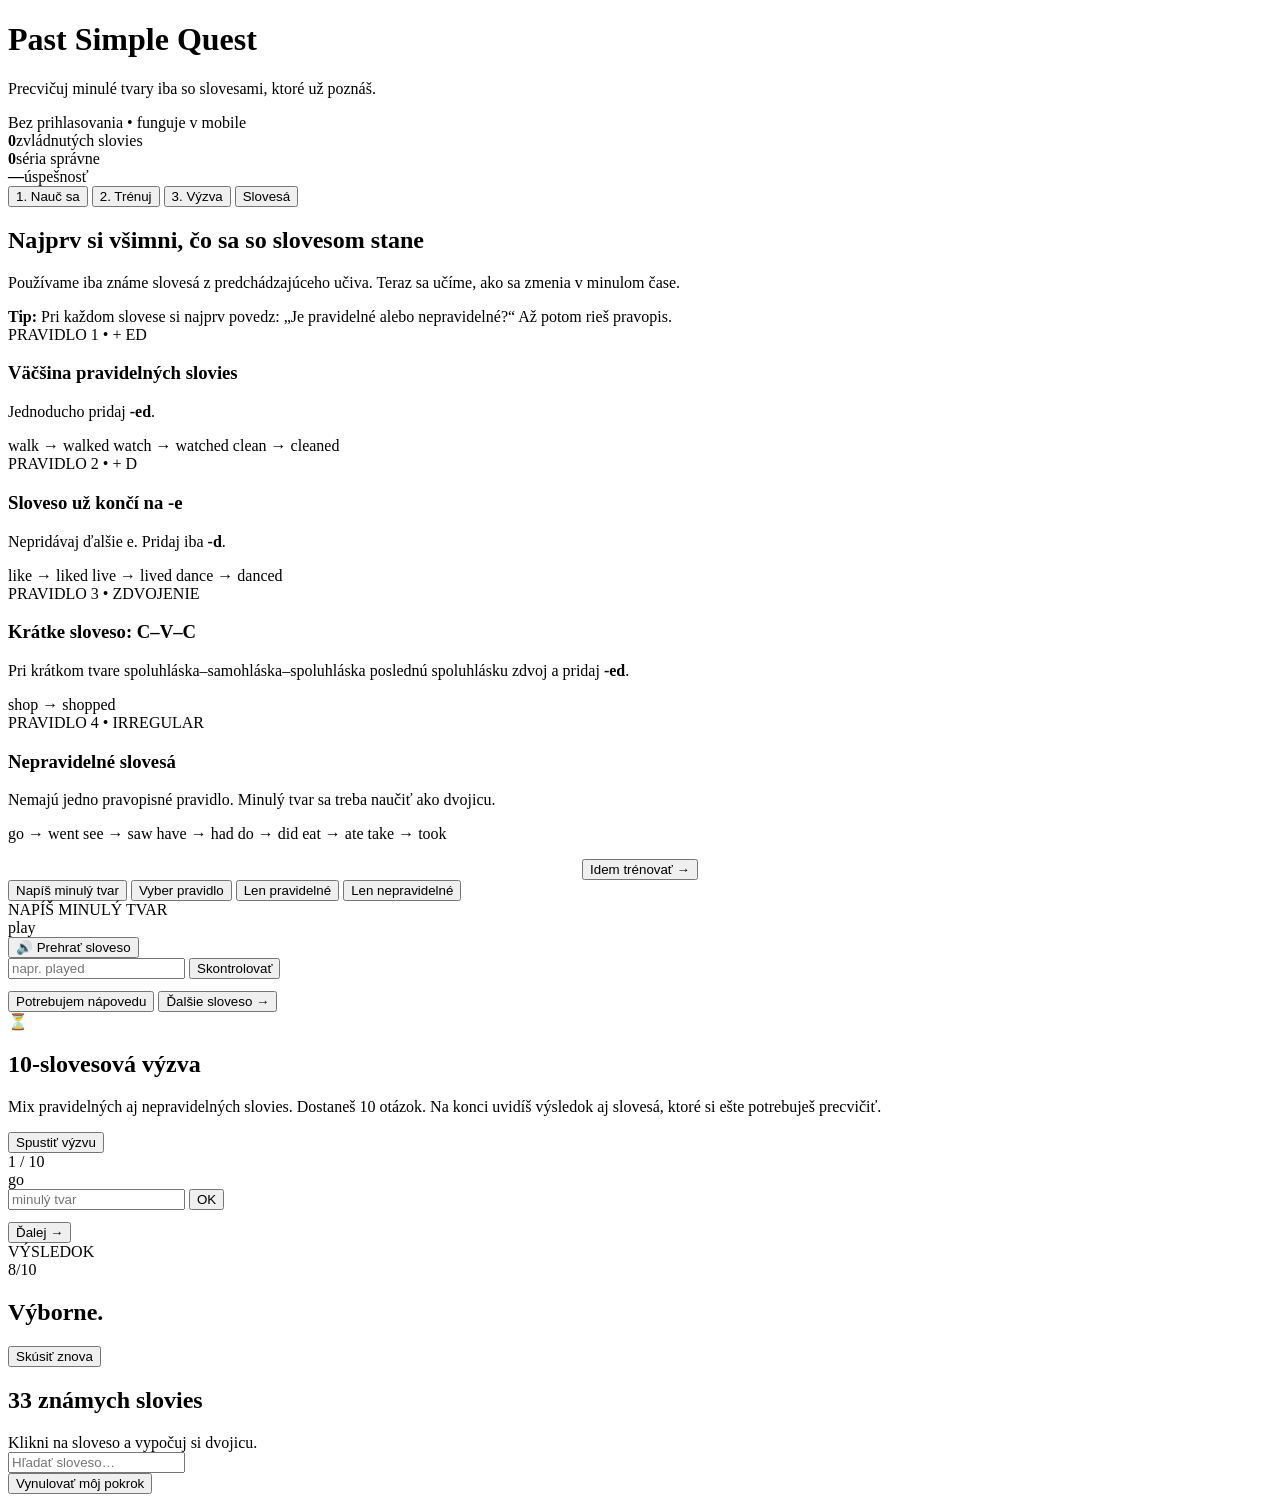
==== past-simple/index.html @ f5e59dc3 "Add Past Simple Quest app" ====
<!doctype html>
<html lang="sk">
<head>
  <meta charset="utf-8" />
  <meta name="viewport" content="width=device-width,initial-scale=1,viewport-fit=cover" />
  <meta name="theme-color" content="#f6f7fb" />
  <title>Past Simple Quest</title>
  <link rel="stylesheet" href="style.css">
</head>
<body>
<div class="app">
  <div class="top">
    <div class="brand">
      <h1>Past Simple Quest</h1>
      <p>Precvičuj minulé tvary iba so slovesami, ktoré už poznáš.</p>
    </div>
    <div class="pill">Bez prihlasovania • funguje v mobile</div>
  </div>

  <div class="stats">
    <div class="stat"><b id="masteredStat">0</b><span>zvládnutých slovies</span></div>
    <div class="stat"><b id="streakStat">0</b><span>séria správne</span></div>
    <div class="stat"><b id="accuracyStat">—</b><span>úspešnosť</span></div>
  </div>

  <nav class="nav" aria-label="Hlavné menu">
    <button data-tab="learn" class="active">1. Nauč sa</button>
    <button data-tab="practice">2. Trénuj</button>
    <button data-tab="challenge">3. Výzva</button>
    <button data-tab="verbs">Slovesá</button>
  </nav>

  <section id="learn" class="panel active">
    <div class="card hero">
      <h2>Najprv si všimni, čo sa so slovesom stane</h2>
      <p class="muted">Používame iba známe slovesá z predchádzajúceho učiva. Teraz sa učíme, ako sa zmenia v minulom čase.</p>
      <div class="mini-note"><b>Tip:</b> Pri každom slovese si najprv povedz: „Je pravidelné alebo nepravidelné?“ Až potom rieš pravopis.</div>
    </div>

    <div class="rules">
      <article class="rule">
        <div class="tag">PRAVIDLO 1 • + ED</div>
        <h3>Väčšina pravidelných slovies</h3>
        <p class="muted">Jednoducho pridaj <b>-ed</b>.</p>
        <div class="examples">
          <span class="example">walk <span class="arrow">→</span> walked</span>
          <span class="example">watch <span class="arrow">→</span> watched</span>
          <span class="example">clean <span class="arrow">→</span> cleaned</span>
        </div>
      </article>

      <article class="rule">
        <div class="tag">PRAVIDLO 2 • + D</div>
        <h3>Sloveso už končí na -e</h3>
        <p class="muted">Nepridávaj ďalšie e. Pridaj iba <b>-d</b>.</p>
        <div class="examples">
          <span class="example">like <span class="arrow">→</span> liked</span>
          <span class="example">live <span class="arrow">→</span> lived</span>
          <span class="example">dance <span class="arrow">→</span> danced</span>
        </div>
      </article>

      <article class="rule">
        <div class="tag">PRAVIDLO 3 • ZDVOJENIE</div>
        <h3>Krátke sloveso: C–V–C</h3>
        <p class="muted">Pri krátkom tvare spoluhláska–samohláska–spoluhláska poslednú spoluhlásku zdvoj a pridaj <b>-ed</b>.</p>
        <div class="examples">
          <span class="example">shop <span class="arrow">→</span> shopped</span>
        </div>
      </article>

      <article class="rule" style="grid-column:1/-1">
        <div class="tag">PRAVIDLO 4 • IRREGULAR</div>
        <h3>Nepravidelné slovesá</h3>
        <p class="muted">Nemajú jedno pravopisné pravidlo. Minulý tvar sa treba naučiť ako dvojicu.</p>
        <div class="examples">
          <span class="example">go <span class="arrow">→</span> went</span>
          <span class="example">see <span class="arrow">→</span> saw</span>
          <span class="example">have <span class="arrow">→</span> had</span>
          <span class="example">do <span class="arrow">→</span> did</span>
          <span class="example">eat <span class="arrow">→</span> ate</span>
          <span class="example">take <span class="arrow">→</span> took</span>
        </div>
      </article>
    </div>

    <div style="display:flex;justify-content:center;margin-top:16px">
      <button class="primary" onclick="openTab('practice')">Idem trénovať →</button>
    </div>
  </section>

  <section id="practice" class="panel">
    <div class="practice-grid">
      <aside class="card side">
        <button class="mode active" data-mode="form">Napíš minulý tvar</button>
        <button class="mode" data-mode="rule">Vyber pravidlo</button>
        <button class="mode" data-mode="regular">Len pravidelné</button>
        <button class="mode" data-mode="irregular">Len nepravidelné</button>
      </aside>

      <div class="card question">
        <div id="practiceType" class="q-type">NAPÍŠ MINULÝ TVAR</div>
        <div id="practiceVerb" class="verb">play</div>
        <button id="speakBtn" class="speak" type="button">🔊 Prehrať sloveso</button>

        <div id="textAnswerBlock" class="answer-row">
          <input id="answerInput" class="answer" autocomplete="off" autocapitalize="none" spellcheck="false" placeholder="napr. played" aria-label="Tvoja odpoveď" />
          <button id="checkBtn" class="primary">Skontrolovať</button>
        </div>

        <div id="choiceBlock" class="choices hidden"></div>

        <div id="feedback" class="feedback"></div>
        <button id="hintBtn" class="hint">Potrebujem nápovedu</button>
        <button id="nextBtn" class="secondary hidden" style="margin-top:12px">Ďalšie sloveso →</button>
      </div>
    </div>
  </section>

  <section id="challenge" class="panel">
    <div class="card">
      <div id="challengeStart" class="challenge-start">
        <div class="big">⏳</div>
        <h2>10-slovesová výzva</h2>
        <p class="muted">Mix pravidelných aj nepravidelných slovies. Dostaneš 10 otázok. Na konci uvidíš výsledok aj slovesá, ktoré si ešte potrebuješ precvičiť.</p>
        <button id="startChallenge" class="primary">Spustiť výzvu</button>
      </div>

      <div id="challengeQ" class="challenge-q question">
        <div class="q-type"><span id="challengeCounter">1 / 10</span></div>
        <div id="challengeVerb" class="verb">go</div>
        <div class="answer-row">
          <input id="challengeInput" class="answer" autocomplete="off" autocapitalize="none" spellcheck="false" placeholder="minulý tvar" />
          <button id="challengeCheck" class="primary">OK</button>
        </div>
        <div id="challengeFeedback" class="feedback"></div>
        <button id="challengeNext" class="secondary hidden" style="margin-top:12px">Ďalej →</button>
        <div class="progress-wrap" style="width:min(100%,560px)">
          <div class="progress-line"><div id="challengeBar" class="progress-bar"></div></div>
        </div>
      </div>

      <div id="challengeResult" class="challenge-result">
        <div class="q-type">VÝSLEDOK</div>
        <div id="challengeScore" class="score-big">8/10</div>
        <h2 id="challengeTitle">Výborne.</h2>
        <p id="challengeSummary" class="muted"></p>
        <div id="challengeMistakes" class="examples" style="justify-content:center;margin:18px 0"></div>
        <button id="restartChallenge" class="primary">Skúsiť znova</button>
      </div>
    </div>
  </section>

  <section id="verbs" class="panel">
    <div class="card">
      <div class="verbs-head">
        <div>
          <h2>33 známych slovies</h2>
          <p class="muted" style="margin:4px 0 0">Klikni na sloveso a vypočuj si dvojicu.</p>
        </div>
        <input id="searchInput" class="search" placeholder="Hľadať sloveso…" />
      </div>
      <div id="verbList" class="verb-list"></div>
    </div>
  </section>

  <div class="footer-actions">
    <button id="resetBtn" class="reset">Vynulovať môj pokrok</button>
  </div>
</div>

<script src="app.js"></script>
</body>
</html>
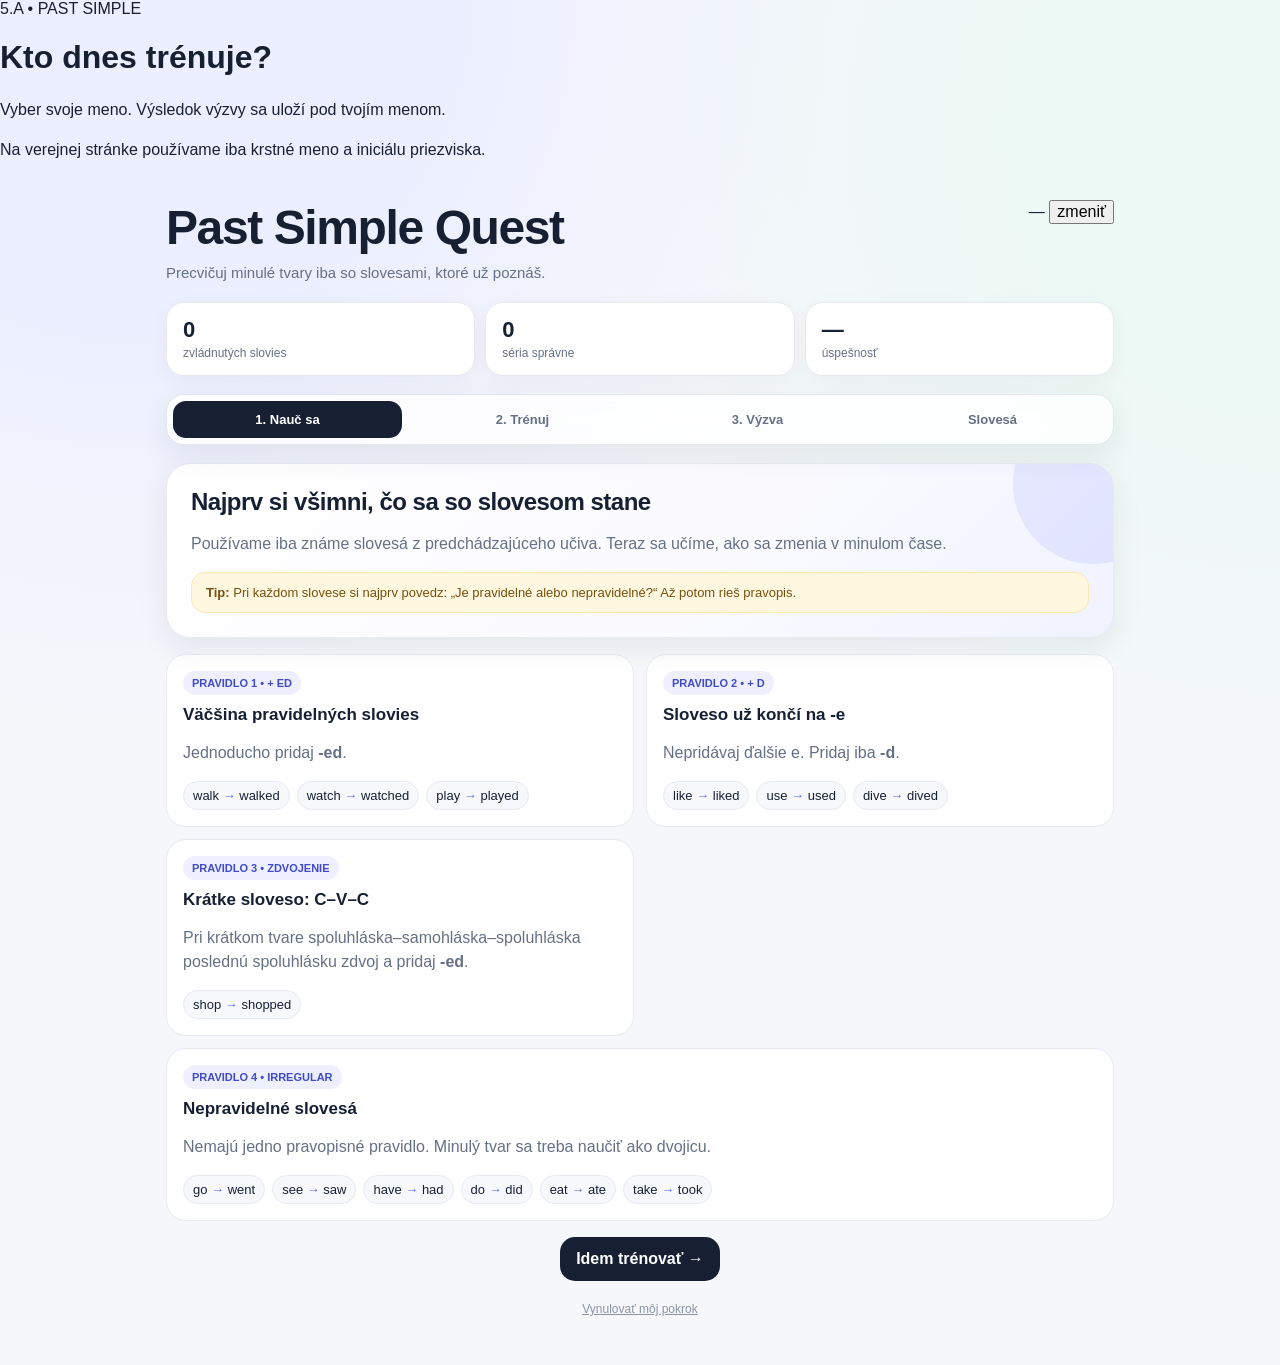
==== commit 937670a2: "Add student identity and result sharing UI" ====
--- a/past-simple/index.html
+++ b/past-simple/index.html
@@ -8,13 +8,26 @@
   <link rel="stylesheet" href="style.css">
 </head>
 <body>
+<div id="studentGate" class="student-gate">
+  <div class="student-gate-card">
+    <div class="gate-kicker">5.A • PAST SIMPLE</div>
+    <h1>Kto dnes trénuje?</h1>
+    <p>Vyber svoje meno. Výsledok výzvy sa uloží pod tvojím menom.</p>
+    <div id="studentGrid" class="student-grid"></div>
+    <p class="privacy-note">Na verejnej stránke používame iba krstné meno a iniciálu priezviska.</p>
+  </div>
+</div>
+
 <div class="app">
   <div class="top">
     <div class="brand">
       <h1>Past Simple Quest</h1>
       <p>Precvičuj minulé tvary iba so slovesami, ktoré už poznáš.</p>
     </div>
-    <div class="pill">Bez prihlasovania • funguje v mobile</div>
+    <div class="student-pill">
+      <span id="activeStudent">—</span>
+      <button id="switchStudent" type="button">zmeniť</button>
+    </div>
   </div>
 
   <div class="stats">
@@ -45,7 +58,7 @@
         <div class="examples">
           <span class="example">walk <span class="arrow">→</span> walked</span>
           <span class="example">watch <span class="arrow">→</span> watched</span>
-          <span class="example">clean <span class="arrow">→</span> cleaned</span>
+          <span class="example">play <span class="arrow">→</span> played</span>
         </div>
       </article>
 
@@ -55,8 +68,8 @@
         <p class="muted">Nepridávaj ďalšie e. Pridaj iba <b>-d</b>.</p>
         <div class="examples">
           <span class="example">like <span class="arrow">→</span> liked</span>
-          <span class="example">live <span class="arrow">→</span> lived</span>
-          <span class="example">dance <span class="arrow">→</span> danced</span>
+          <span class="example">use <span class="arrow">→</span> used</span>
+          <span class="example">dive <span class="arrow">→</span> dived</span>
         </div>
       </article>
 
@@ -109,7 +122,6 @@
         </div>
 
         <div id="choiceBlock" class="choices hidden"></div>
-
         <div id="feedback" class="feedback"></div>
         <button id="hintBtn" class="hint">Potrebujem nápovedu</button>
         <button id="nextBtn" class="secondary hidden" style="margin-top:12px">Ďalšie sloveso →</button>
@@ -123,6 +135,7 @@
         <div class="big">⏳</div>
         <h2>10-slovesová výzva</h2>
         <p class="muted">Mix pravidelných aj nepravidelných slovies. Dostaneš 10 otázok. Na konci uvidíš výsledok aj slovesá, ktoré si ešte potrebuješ precvičiť.</p>
+        <div id="challengeStudentStart" class="challenge-name"></div>
         <button id="startChallenge" class="primary">Spustiť výzvu</button>
       </div>
 
@@ -142,11 +155,17 @@
 
       <div id="challengeResult" class="challenge-result">
         <div class="q-type">VÝSLEDOK</div>
+        <div id="challengeStudentResult" class="result-student">—</div>
         <div id="challengeScore" class="score-big">8/10</div>
         <h2 id="challengeTitle">Výborne.</h2>
         <p id="challengeSummary" class="muted"></p>
         <div id="challengeMistakes" class="examples" style="justify-content:center;margin:18px 0"></div>
-        <button id="restartChallenge" class="primary">Skúsiť znova</button>
+        <div class="result-actions">
+          <button id="shareResult" class="primary">Zdieľať výsledok</button>
+          <button id="copyResult" class="secondary">Kopírovať výsledok</button>
+          <button id="restartChallenge" class="secondary">Skúsiť znova</button>
+        </div>
+        <div id="resultSavedNote" class="saved-note">Výsledok je uložený na tomto zariadení.</div>
       </div>
     </div>
   </section>
--- a/past-simple/style.css
+++ b/past-simple/style.css
@@ -0,0 +1,202 @@
+:root{
+      --bg:#f6f7fb;
+      --card:#ffffff;
+      --ink:#172033;
+      --muted:#667085;
+      --line:#e7eaf0;
+      --accent:#5b67f1;
+      --accent-soft:#eef0ff;
+      --ok:#16845b;
+      --ok-soft:#e8f7f1;
+      --bad:#c33d55;
+      --bad-soft:#fff0f3;
+      --warn:#9c6b14;
+      --warn-soft:#fff7df;
+      --shadow:0 10px 30px rgba(28,35,55,.08);
+      --radius:24px;
+    }
+    *{box-sizing:border-box}
+    html{scroll-behavior:smooth}
+    body{
+      margin:0;
+      font-family:-apple-system,BlinkMacSystemFont,"Segoe UI",Inter,Roboto,Arial,sans-serif;
+      color:var(--ink);
+      background:
+        radial-gradient(circle at 10% 0%, #ecefff 0 18%, transparent 40%),
+        radial-gradient(circle at 100% 10%, #edf9f5 0 15%, transparent 38%),
+        var(--bg);
+      min-height:100vh;
+    }
+    button,input{font:inherit}
+    button{cursor:pointer}
+    .app{max-width:980px;margin:0 auto;padding:22px 16px 48px}
+    .top{
+      display:flex;gap:16px;align-items:flex-start;justify-content:space-between;
+      margin-bottom:18px;
+    }
+    .brand h1{margin:0;font-size:clamp(28px,5vw,48px);letter-spacing:-1.4px}
+    .brand p{margin:7px 0 0;color:var(--muted);font-size:15px}
+    .pill{
+      background:rgba(255,255,255,.82);backdrop-filter:blur(14px);
+      border:1px solid rgba(255,255,255,.9);box-shadow:var(--shadow);
+      border-radius:999px;padding:9px 12px;font-size:13px;white-space:nowrap;
+    }
+    .stats{
+      display:grid;grid-template-columns:repeat(3,1fr);gap:10px;margin:18px 0;
+    }
+    .stat{
+      background:var(--card);border:1px solid var(--line);border-radius:18px;
+      padding:14px 16px;box-shadow:0 6px 22px rgba(28,35,55,.045);
+    }
+    .stat b{display:block;font-size:22px}
+    .stat span{font-size:12px;color:var(--muted)}
+    .nav{
+      position:sticky;top:8px;z-index:20;
+      display:grid;grid-template-columns:repeat(4,1fr);gap:6px;
+      background:rgba(255,255,255,.82);backdrop-filter:blur(18px);
+      border:1px solid rgba(226,230,238,.9);padding:6px;border-radius:18px;
+      box-shadow:var(--shadow);margin-bottom:18px;
+    }
+    .nav button{
+      border:0;background:transparent;color:var(--muted);
+      border-radius:13px;padding:11px 8px;font-weight:700;font-size:13px;
+    }
+    .nav button.active{background:var(--ink);color:white}
+    .panel{display:none}
+    .panel.active{display:block;animation:fade .18s ease}
+    @keyframes fade{from{opacity:.3;transform:translateY(4px)}to{opacity:1;transform:none}}
+    .card{
+      background:var(--card);border:1px solid var(--line);border-radius:var(--radius);
+      padding:20px;box-shadow:var(--shadow);
+    }
+    .hero{
+      padding:24px;margin-bottom:16px;position:relative;overflow:hidden;
+      background:linear-gradient(135deg,#fff 0%,#fbfbff 55%,#f0f3ff 100%);
+    }
+    .hero:after{
+      content:"";position:absolute;width:160px;height:160px;border-radius:50%;
+      right:-60px;top:-60px;background:rgba(91,103,241,.11)
+    }
+    h2{font-size:24px;margin:0 0 8px;letter-spacing:-.5px}
+    h3{margin:0 0 8px;font-size:17px}
+    p{line-height:1.5}
+    .muted{color:var(--muted)}
+    .rules{
+      display:grid;grid-template-columns:repeat(2,1fr);gap:12px;margin-top:14px;
+    }
+    .rule{
+      border:1px solid var(--line);border-radius:20px;padding:16px;background:#fff;
+    }
+    .rule .tag{
+      display:inline-flex;align-items:center;gap:6px;border-radius:999px;
+      padding:6px 9px;font-size:11px;font-weight:800;margin-bottom:10px;
+      background:var(--accent-soft);color:#414ac9;
+    }
+    .examples{display:flex;gap:7px;flex-wrap:wrap;margin-top:10px}
+    .example{
+      background:#f7f8fb;border:1px solid var(--line);border-radius:999px;
+      padding:6px 9px;font-size:13px
+    }
+    .arrow{color:var(--accent);font-weight:900}
+    .practice-grid{display:grid;grid-template-columns:250px 1fr;gap:14px}
+    .side .mode{
+      width:100%;text-align:left;border:1px solid var(--line);background:white;
+      padding:12px;border-radius:14px;margin-bottom:8px;color:var(--ink);
+      font-weight:700;
+    }
+    .side .mode.active{border-color:var(--accent);background:var(--accent-soft);color:#4049c7}
+    .question{
+      min-height:360px;display:flex;flex-direction:column;justify-content:center;align-items:center;
+      text-align:center;
+    }
+    .q-type{font-size:12px;font-weight:800;color:var(--muted);letter-spacing:.08em;text-transform:uppercase}
+    .verb{font-size:clamp(40px,9vw,72px);font-weight:900;letter-spacing:-2px;margin:14px 0 16px}
+    .speak{
+      border:1px solid var(--line);background:#fff;border-radius:999px;padding:8px 11px;
+      font-size:13px;margin-bottom:16px
+    }
+    .answer-row{display:flex;gap:8px;width:min(100%,460px)}
+    .answer{
+      width:100%;border:2px solid var(--line);border-radius:16px;padding:14px 15px;
+      text-align:center;font-size:22px;font-weight:800;outline:none;
+    }
+    .answer:focus{border-color:var(--accent);box-shadow:0 0 0 4px var(--accent-soft)}
+    .primary,.secondary{
+      border:0;border-radius:15px;padding:13px 16px;font-weight:800;
+    }
+    .primary{background:var(--ink);color:#fff}
+    .secondary{background:#f2f4f7;color:var(--ink)}
+    .choices{
+      display:grid;grid-template-columns:1fr 1fr;gap:9px;width:min(100%,560px)
+    }
+    .choice{
+      border:1px solid var(--line);background:white;border-radius:15px;
+      padding:13px 12px;font-weight:800;color:var(--ink)
+    }
+    .choice:hover{border-color:#b6bdf9;background:#f8f8ff}
+    .feedback{
+      margin-top:16px;width:min(100%,560px);border-radius:16px;padding:13px 15px;
+      display:none;text-align:left;font-size:14px;line-height:1.45
+    }
+    .feedback.ok{display:block;background:var(--ok-soft);color:#0c6546;border:1px solid #c5ebdd}
+    .feedback.bad{display:block;background:var(--bad-soft);color:#9f2940;border:1px solid #ffd1d9}
+    .hint{
+      margin-top:10px;border:0;background:transparent;color:var(--accent);font-weight:800
+    }
+    .mini-note{
+      margin-top:12px;padding:12px 14px;border-radius:14px;background:var(--warn-soft);
+      color:#76500e;font-size:13px;border:1px solid #fae8ad
+    }
+    .progress-wrap{margin:14px 0 0}
+    .progress-line{height:10px;background:#eceff4;border-radius:999px;overflow:hidden}
+    .progress-bar{height:100%;width:0;background:linear-gradient(90deg,#5b67f1,#7c86ff);transition:width .25s}
+    .challenge-start{text-align:center;padding:34px 20px}
+    .challenge-start .big{font-size:58px;margin-bottom:8px}
+    .challenge-q{display:none}
+    .challenge-result{display:none;text-align:center;padding:28px}
+    .score-big{font-size:72px;font-weight:900;letter-spacing:-4px}
+    .verbs-head{display:flex;gap:10px;align-items:center;justify-content:space-between;margin-bottom:12px}
+    .search{
+      width:min(100%,320px);border:1px solid var(--line);border-radius:14px;padding:11px 13px;outline:none
+    }
+    .verb-list{
+      display:grid;grid-template-columns:repeat(3,1fr);gap:8px
+    }
+    .verb-item{
+      border:1px solid var(--line);background:#fff;border-radius:15px;padding:12px;
+      display:grid;grid-template-columns:1fr auto;gap:10px;align-items:center;
+    }
+    .verb-item b{font-size:15px}
+    .verb-item small{display:block;color:var(--muted);margin-top:3px}
+    .tiny-tag{
+      font-size:10px;font-weight:800;border-radius:999px;padding:5px 7px;background:#f3f4f6;color:#596174
+    }
+    .footer-actions{display:flex;justify-content:center;gap:8px;margin-top:20px}
+    .reset{
+      border:0;background:transparent;color:#8a94a6;font-size:12px;text-decoration:underline
+    }
+    .hidden{display:none!important}
+    @media(max-width:760px){
+      .top{align-items:center}
+      .pill{display:none}
+      .stats{grid-template-columns:repeat(3,1fr)}
+      .stat{padding:12px}.stat b{font-size:18px}
+      .practice-grid{grid-template-columns:1fr}
+      .side{display:grid;grid-template-columns:repeat(2,1fr);gap:7px}
+      .side .mode{margin:0;text-align:center;font-size:12px;padding:10px 7px}
+      .rules{grid-template-columns:1fr}
+      .verb-list{grid-template-columns:repeat(2,1fr)}
+      .nav button{font-size:12px}
+      .question{min-height:330px}
+    }
+    @media(max-width:480px){
+      .app{padding:14px 10px 36px}
+      .nav{top:5px}
+      .nav button{padding:10px 4px;font-size:11px}
+      .card{padding:16px;border-radius:20px}
+      .choices{grid-template-columns:1fr}
+      .verb-list{grid-template-columns:1fr}
+      .answer-row{flex-direction:column}
+      .verbs-head{align-items:stretch;flex-direction:column}
+      .search{width:100%}
+    }
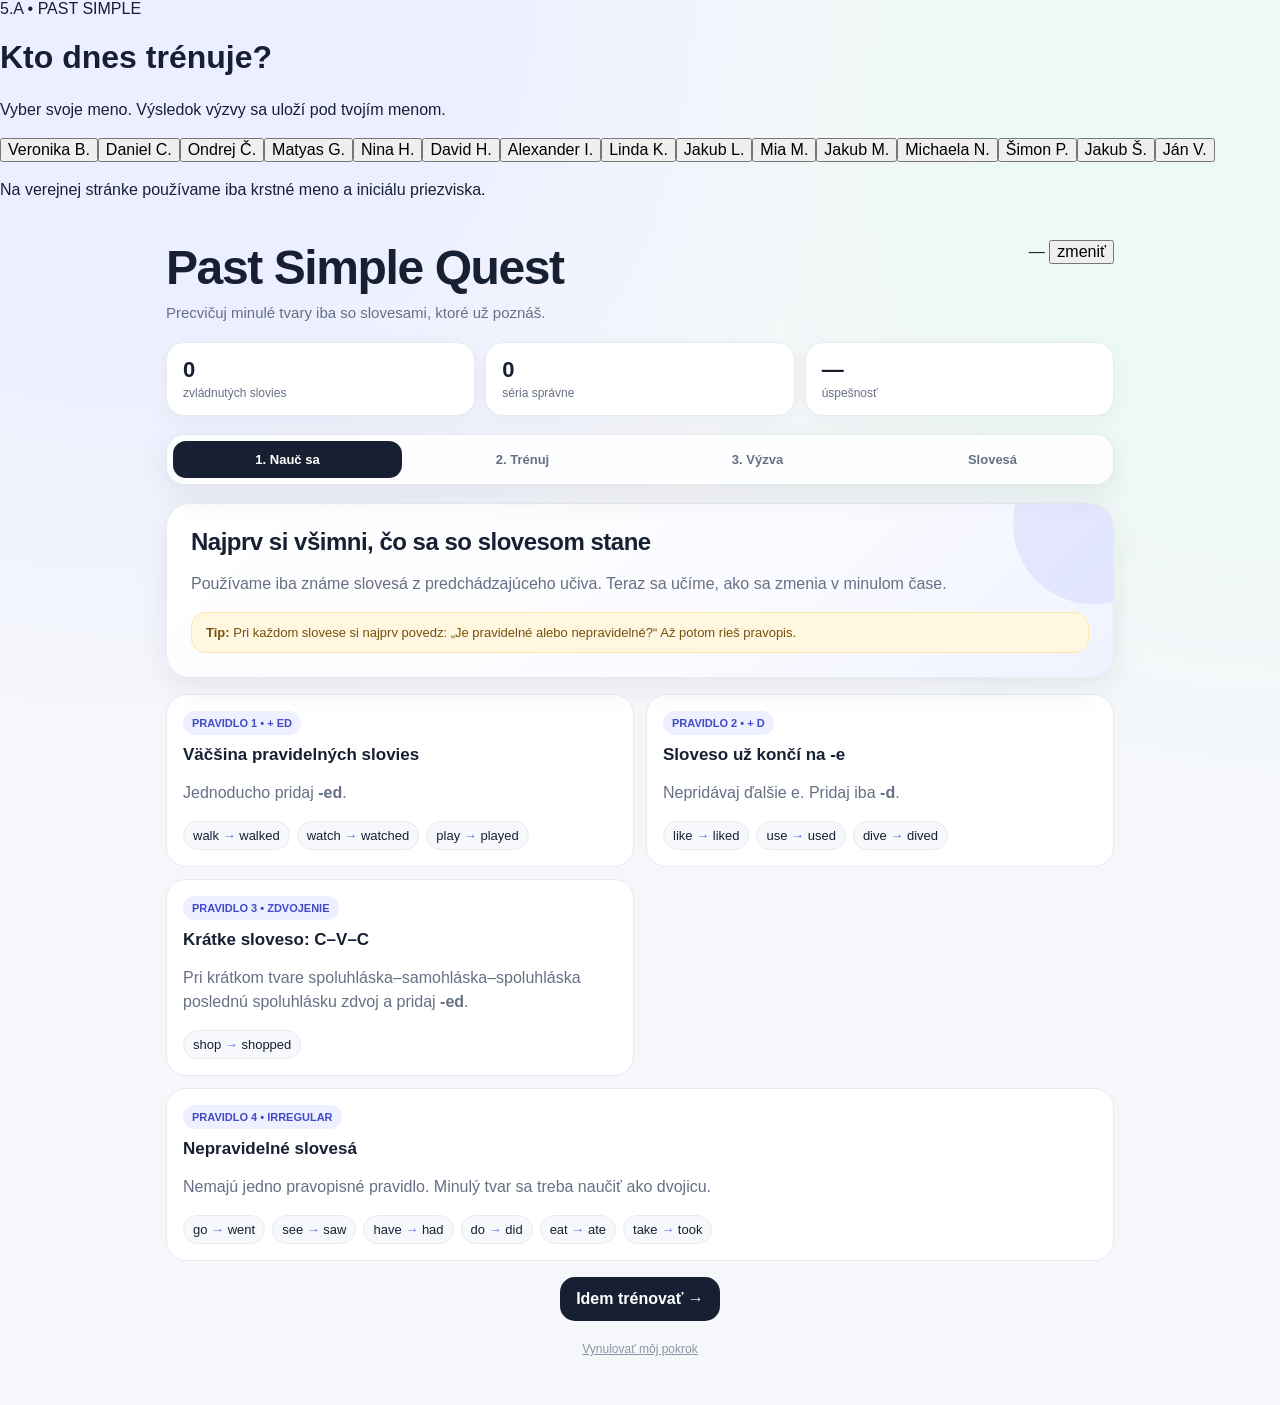
==== commit d341675f: "Show leaderboard after challenge" ====
--- a/past-simple/index.html
+++ b/past-simple/index.html
@@ -160,12 +160,20 @@
         <h2 id="challengeTitle">Výborne.</h2>
         <p id="challengeSummary" class="muted"></p>
         <div id="challengeMistakes" class="examples" style="justify-content:center;margin:18px 0"></div>
-        <div class="result-actions">
-          <button id="shareResult" class="primary">Zdieľať výsledok</button>
-          <button id="copyResult" class="secondary">Kopírovať výsledok</button>
-          <button id="restartChallenge" class="secondary">Skúsiť znova</button>
-        </div>
-        <div id="resultSavedNote" class="saved-note">Výsledok je uložený na tomto zariadení.</div>
+
+        <div class="leaderboard-card">
+          <div class="leaderboard-title">
+            <div>
+              <div class="q-type">REBRÍČEK</div>
+              <h3>Najlepší výsledok</h3>
+            </div>
+            <span>z 10</span>
+          </div>
+          <div id="leaderboardRows" class="leaderboard-rows"></div>
+          <div class="leaderboard-note">Rebríček sa zatiaľ ukladá iba v tomto prehliadači.</div>
+        </div>
+
+        <button id="restartChallenge" class="secondary" style="margin-top:16px">Skúsiť znova</button>
       </div>
     </div>
   </section>
